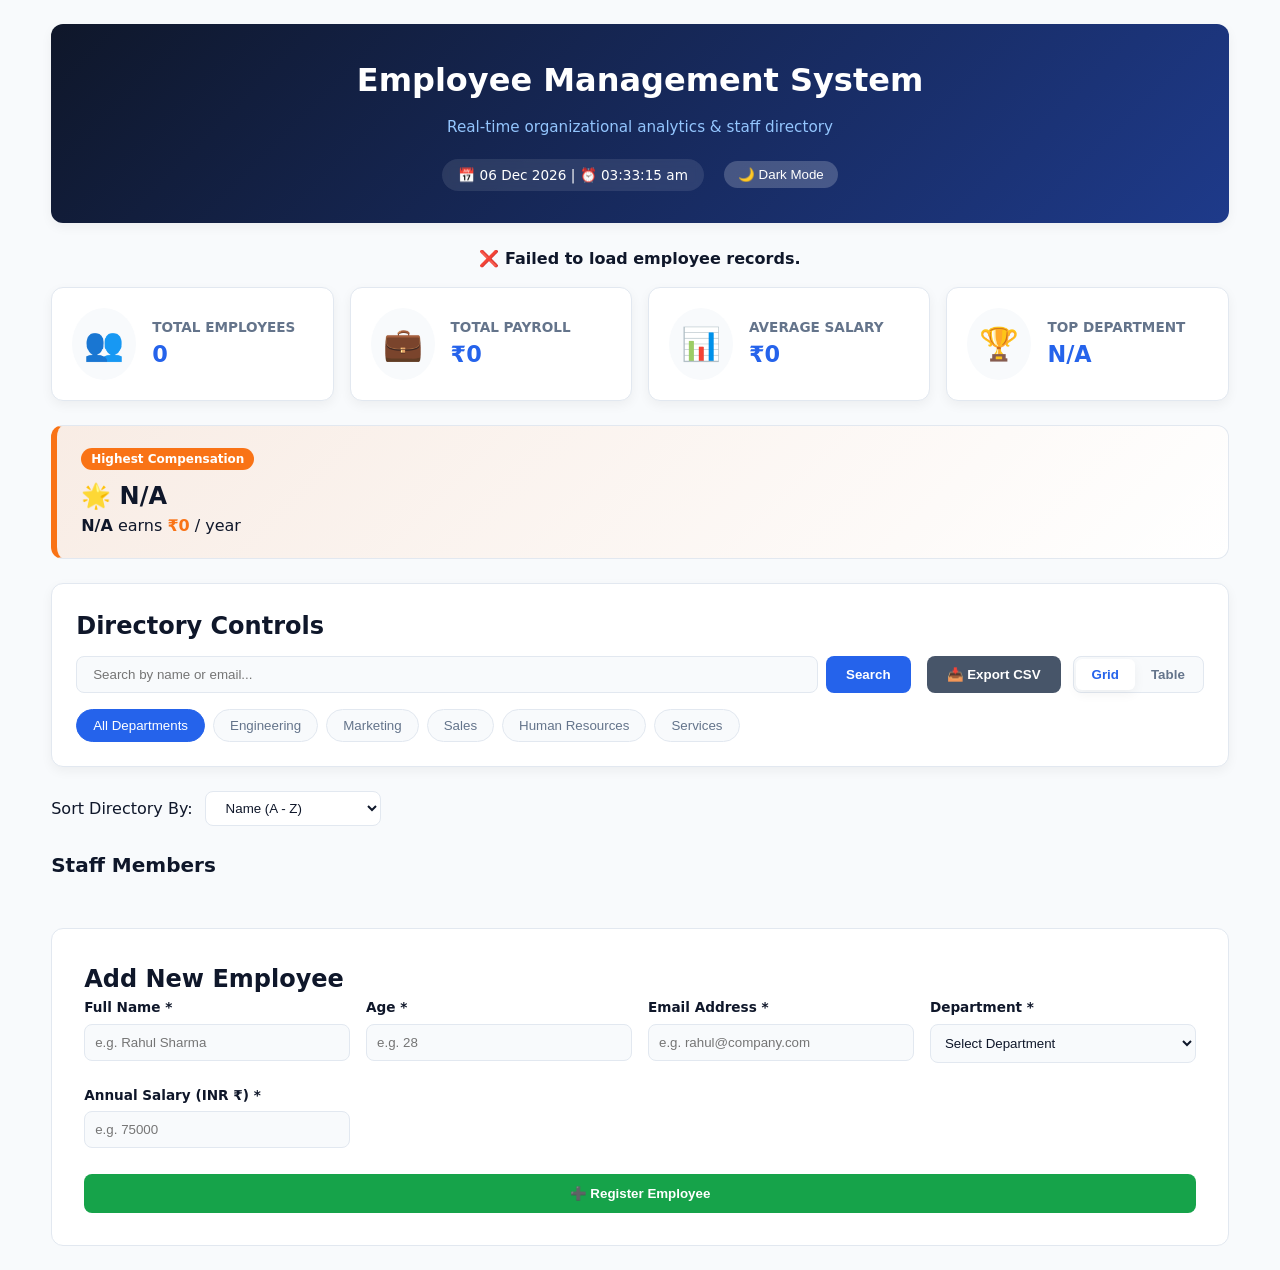
==== Final/index.html @ 37a5d91d "Add files via upload update" ====
<!doctype html>
<html lang="en" data-theme="light">
  <head>
    <meta charset="UTF-8" />
    <meta name="viewport" content="width=device-width, initial-scale=1.0" />
    <title>Enterprise Employee Dashboard</title>
    <link rel="stylesheet" href="style.css" />
  </head>
  <body>
    <div class="container">
      <header>
        <div class="header-content">
          <h1>Employee Management System</h1>
          <p class="subtitle">
            Real-time organizational analytics & staff directory
          </p>
          <div class="header-meta">
            <div class="datetime">
              📅 <span id="currentDate">--</span> | ⏰
              <span id="currentTime">--</span>
            </div>
            <button
              id="themeToggleBtn"
              class="btn-icon"
              aria-label="Toggle Theme"
            >
              🌙 Dark Mode
            </button>
          </div>
        </div>
      </header>
      <div id="statusMessage" class="status-container"></div>

      <section class="statistics">
        <div class="stat-card">
          <div class="stat-icon">👥</div>
          <div>
            <h3>Total Employees</h3>
            <p id="employeeCount">0</p>
          </div>
        </div>
        <div class="stat-card">
          <div class="stat-icon">💼</div>
          <div>
            <h3>Total Payroll</h3>
            <p id="totalSalary">₹0</p>
          </div>
        </div>
        <div class="stat-card">
          <div class="stat-icon">📊</div>
          <div>
            <h3>Average Salary</h3>
            <p id="averageSalary">₹0</p>
          </div>
        </div>
        <div class="stat-card">
          <div class="stat-icon">🏆</div>
          <div>
            <h3>Top Department</h3>
            <p id="topDepartment">N/A</p>
          </div>
        </div>
      </section>

      <section class="highest-salary">
        <div class="badge">Highest Compensation</div>
        <h2>🌟 <span id="highestPaid">N/A</span></h2>
        <p>
          <strong id="highestEmployeeName">N/A</strong> earns
          <span id="highestEmployeeSalary" class="highlight-price">₹0</span> /
          year
        </p>
      </section>

      <section class="search-section">
        <h2>Directory Controls</h2>
        <div class="control-bar">
          <div class="search-box">
            <input
              type="text"
              id="searchInput"
              placeholder="Search by name or email..."
            />
            <button id="searchBtn">Search</button>
          </div>
          <div class="action-buttons">
            <button id="exportCsvBtn" class="btn-secondary">
              📥 Export CSV
            </button>
            <div class="view-toggle">
              <button id="gridViewBtn" class="toggle-btn active">Grid</button>
              <button id="tableViewBtn" class="toggle-btn">Table</button>
            </div>
          </div>
        </div>

        <!-- Department Filters -->
        <div class="filter-section">
          <button class="filter-btn active" data-department="All">
            All Departments
          </button>
          <button class="filter-btn" data-department="Engineering">
            Engineering
          </button>
          <button class="filter-btn" data-department="Marketing">
            Marketing
          </button>
          <button class="filter-btn" data-department="Sales">Sales</button>
          <button class="filter-btn" data-department="Human Resources">
            Human Resources
          </button>
          <button class="filter-btn" data-department="Services">
            Services
          </button>
        </div>
      </section>

      <!-- Sorting & Sorting Controls -->
      <section class="sort-section">
        <label for="sortSelect">Sort Directory By:</label>
        <select id="sortSelect">
          <option value="nameAsc">Name (A - Z)</option>
          <option value="nameDesc">Name (Z - A)</option>
          <option value="salaryDesc">Salary (High to Low)</option>
          <option value="salaryAsc">Salary (Low to High)</option>
          <option value="ageAsc">Age (Youngest First)</option>
          <option value="ageDesc">Age (Oldest First)</option>
        </select>
      </section>

      <!-- Employee List Section -->
      <h2 class="section-title">Staff Members</h2>
      <div id="employeeContainer" class="employee-container grid-view">
        <!-- Rendered via JS -->
      </div>

      <!-- Add Employee Form Section -->
      <section class="add-employee">
        <h2>Add New Employee</h2>
        <form id="employeeForm" novalidate>
          <div class="form-grid">
            <div class="form-group">
              <label for="name">Full Name *</label>
              <input type="text" id="name" placeholder="e.g. Rahul Sharma" />
              <span id="nameError" class="error"></span>
            </div>

            <div class="form-group">
              <label for="age">Age *</label>
              <input type="number" id="age" placeholder="e.g. 28" />
              <span id="ageError" class="error"></span>
            </div>

            <div class="form-group">
              <label for="email">Email Address *</label>
              <input
                type="email"
                id="email"
                placeholder="e.g. rahul@company.com"
              />
              <span id="emailError" class="error"></span>
            </div>

            <div class="form-group">
              <label for="department">Department *</label>
              <select id="department">
                <option value="">Select Department</option>
                <option value="Engineering">Engineering</option>
                <option value="Marketing">Marketing</option>
                <option value="Sales">Sales</option>
                <option value="Human Resources">Human Resources</option>
                <option value="Services">Services</option>
              </select>
              <span id="departmentError" class="error"></span>
            </div>

            <div class="form-group">
              <label for="salary">Annual Salary (INR ₹) *</label>
              <input type="number" id="salary" placeholder="e.g. 75000" />
              <span id="salaryError" class="error"></span>
            </div>
          </div>

          <button type="submit" class="add-btn">➕ Register Employee</button>
        </form>
      </section>
    </div>

    <div id="editModal" class="modal">
      <div class="modal-content">
        <span id="closeModal" class="close-btn">&times;</span>
        <h2>Edit Employee Details</h2>
        <form id="editEmployeeForm">
          <input type="hidden" id="editEmpId" />
          <div class="form-group">
            <label for="editName">Full Name</label>
            <input type="text" id="editName" required />
          </div>
          <div class="form-group">
            <label for="editDepartment">Department</label>
            <select id="editDepartment" required>
              <option value="Engineering">Engineering</option>
              <option value="Marketing">Marketing</option>
              <option value="Sales">Sales</option>
              <option value="Human Resources">Human Resources</option>
              <option value="Services">Services</option>
            </select>
          </div>
          <div class="form-group">
            <label for="editSalary">Salary (₹)</label>
            <input type="number" id="editSalary" required />
          </div>
          <button type="submit" class="add-btn">💾 Save Changes</button>
        </form>
      </div>
    </div>

    <script src="script.js"></script>
  </body>
</html>
---- Final/style.css ----
:root {
    --bg-main: #f8fafc;
    --surface: #ffffff;
    --surface-hover: #f1f5f9;
    --text-main: #0f172a;
    --text-muted: #64748b;
    --border: #e2e8f0;
    --primary: #2563eb;
    --primary-hover: #1d4ed8;
    --success: #16a34a;
    --danger: #dc2626;
    --header-bg: linear-gradient(135deg, #0f172a 0%, #1e3a8a 100%);
    --shadow: 0 4px 12px rgba(0, 0, 0, 0.05);
    --radius: 12px;
    --transition: all 0.25s cubic-bezier(0.4, 0, 0.2, 1);
}

[data-theme="dark"] {
    --bg-main: #0f172a;
    --surface: #1e293b;
    --surface-hover: #334155;
    --text-main: #f8fafc;
    --text-muted: #94a3b8;
    --border: #334155;
    --primary: #3b82f6;
    --primary-hover: #60a5fa;
    --header-bg: linear-gradient(135deg, #020617 0%, #0f172a 100%);
    --shadow: 0 4px 12px rgba(0, 0, 0, 0.3);
}

* {
    margin: 0;
    padding: 0;
    box-sizing: border-box;
}

body {
    font-family: system-ui, -apple-system, BlinkMacSystemFont, 'Segoe UI', Roboto, sans-serif;
    background-color: var(--bg-main);
    color: var(--text-main);
    transition: background-color 0.3s ease, color 0.3s ease;
    line-height: 1.5;
}

.container {
    width: 92%;
    max-width: 1280px;
    margin: 0 auto;
    padding: 24px 0;
}
 
header {
    background: var(--header-bg);
    color: #ffffff;
    padding: 32px;
    border-radius: var(--radius);
    box-shadow: var(--shadow);
    margin-bottom: 24px;
}

.header-content {
    display: flex;
    flex-direction: column;
    align-items: center;
    gap: 12px;
}

.subtitle {
    color: #93c5fd;
    font-size: 0.95rem;
}

.header-meta {
    display: flex;
    align-items: center;
    gap: 20px;
    margin-top: 8px;
}

.datetime {
    background: rgba(255, 255, 255, 0.1);
    padding: 6px 16px;
    border-radius: 20px;
    font-size: 0.85rem;
    backdrop-filter: blur(4px);
}

.btn-icon {
    background: rgba(255, 255, 255, 0.2);
    border: none;
    color: white;
    padding: 6px 14px;
    border-radius: 20px;
    cursor: pointer;
    transition: var(--transition);
}

.btn-icon:hover {
    background: rgba(255, 255, 255, 0.3);
}

/* Statistics Grid */
.statistics {
    display: grid;
    grid-template-columns: repeat(auto-fit, minmax(220px, 1fr));
    gap: 16px;
    margin-bottom: 24px;
}

.stat-card {
    background: var(--surface);
    padding: 20px;
    border-radius: var(--radius);
    border: 1px solid var(--border);
    display: flex;
    align-items: center;
    gap: 16px;
    box-shadow: var(--shadow);
    transition: var(--transition);
}

.stat-card:hover {
    transform: translateY(-3px);
}

.stat-icon {
    font-size: 2rem;
    background: var(--bg-main);
    padding: 12px;
    border-radius: 50%;
}

.stat-card h3 {
    font-size: 0.85rem;
    color: var(--text-muted);
    text-transform: uppercase;
}

.stat-card p {
    font-size: 1.4rem;
    font-weight: 700;
    color: var(--primary);
}

/* Highest Salary Section */
.highest-salary {
    background: linear-gradient(135deg, rgba(249, 115, 22, 0.1) 0%, var(--surface) 100%);
    border-left: 6px solid #f97316;
    padding: 20px 24px;
    border-radius: var(--radius);
    margin-bottom: 24px;
    border-top: 1px solid var(--border);
    border-right: 1px solid var(--border);
    border-bottom: 1px solid var(--border);
}

.badge {
    display: inline-block;
    background: #f97316;
    color: white;
    padding: 2px 10px;
    border-radius: 12px;
    font-size: 0.75rem;
    font-weight: 600;
    margin-bottom: 8px;
}

.highlight-price {
    color: #f97316;
    font-weight: 700;
}
 
.search-section {
    background: var(--surface);
    padding: 24px;
    border-radius: var(--radius);
    border: 1px solid var(--border);
    margin-bottom: 24px;
    box-shadow: var(--shadow);
}

.control-bar {
    display: flex;
    gap: 16px;
    margin-top: 12px;
    flex-wrap: wrap;
}

.search-box {
    display: flex;
    flex: 1;
    gap: 8px;
    min-width: 280px;
}

.search-box input {
    flex: 1;
    padding: 10px 16px;
    border: 1px solid var(--border);
    border-radius: 8px;
    background: var(--bg-main);
    color: var(--text-main);
    outline: none;
}

.search-box button, .btn-secondary {
    padding: 10px 20px;
    background: var(--primary);
    color: white;
    border: none;
    border-radius: 8px;
    font-weight: 600;
    cursor: pointer;
    transition: var(--transition);
}

.btn-secondary {
    background: #475569;
}

.btn-secondary:hover {
    background: #334155;
}

.action-buttons {
    display: flex;
    gap: 12px;
}

.view-toggle {
    display: flex;
    background: var(--bg-main);
    border-radius: 8px;
    padding: 2px;
    border: 1px solid var(--border);
}

.toggle-btn {
    border: none;
    background: transparent;
    padding: 8px 16px;
    border-radius: 6px;
    color: var(--text-muted);
    cursor: pointer;
    font-weight: 600;
}

.toggle-btn.active {
    background: var(--surface);
    color: var(--primary);
    box-shadow: var(--shadow);
}

.filter-section {
    display: flex;
    gap: 8px;
    margin-top: 16px;
    flex-wrap: wrap;
}

.filter-btn {
    padding: 8px 16px;
    border: 1px solid var(--border);
    background: var(--bg-main);
    color: var(--text-muted);
    border-radius: 20px;
    cursor: pointer;
    transition: var(--transition);
}

.filter-btn.active, .filter-btn:hover {
    background: var(--primary);
    color: white;
    border-color: var(--primary);
}

.sort-section {
    margin-bottom: 24px;
    display: flex;
    align-items: center;
    gap: 12px;
}

.sort-section select {
    padding: 8px 16px;
    border-radius: 8px;
    border: 1px solid var(--border);
    background: var(--surface);
    color: var(--text-main);
}
 
.section-title {
    margin-bottom: 16px;
    font-size: 1.25rem;
}

.employee-container.grid-view {
    display: grid;
    grid-template-columns: repeat(auto-fill, minmax(280px, 1fr));
    gap: 20px;
}

.employee-card {
    background: var(--surface);
    border: 1px solid var(--border);
    border-radius: var(--radius);
    padding: 20px;
    box-shadow: var(--shadow);
    transition: var(--transition);
    display: flex;
    flex-direction: column;
    position: relative;
}

.employee-card:hover {
    transform: translateY(-4px);
    border-color: var(--primary);
}

.employee-card img {
    width: 80px;
    height: 80px;
    border-radius: 50%;
    margin: 0 auto 12px;
    object-fit: cover;
    border: 3px solid var(--border);
}

.employee-card h3 {
    text-align: center;
    margin-bottom: 12px;
}

.employee-card p {
    font-size: 0.9rem;
    color: var(--text-muted);
    margin-bottom: 6px;
    display: flex;
    justify-content: space-between;
}

.card-actions {
    display: flex;
    gap: 8px;
    margin-top: auto;
    padding-top: 12px;
}

.edit-btn, .delete-btn {
    flex: 1;
    padding: 8px;
    border: none;
    border-radius: 6px;
    cursor: pointer;
    font-weight: 600;
    transition: var(--transition);
}

.edit-btn { background: #eab308; color: white; }
.delete-btn { background: var(--danger); color: white; }

.edit-btn:hover { background: #ca8a04; }
.delete-btn:hover { background: #b91c1c; }

/* Table View Layout */
.employee-container.table-view {
    display: block;
    overflow-x: auto;
    background: var(--surface);
    border-radius: var(--radius);
    border: 1px solid var(--border);
}

.employee-table {
    width: 100%;
    border-collapse: collapse;
    text-align: left;
}

.employee-table th, .employee-table td {
    padding: 12px 16px;
    border-bottom: 1px solid var(--border);
}

.employee-table th {
    background: var(--bg-main);
    color: var(--text-muted);
}
 
.add-employee {
    background: var(--surface);
    padding: 32px;
    border-radius: var(--radius);
    border: 1px solid var(--border);
    margin-top: 32px;
}

.form-grid {
    display: grid;
    grid-template-columns: repeat(auto-fit, minmax(220px, 1fr));
    gap: 16px;
    margin-bottom: 20px;
}

.form-group {
    display: flex;
    flex-direction: column;
    gap: 6px;
}

.form-group label {
    font-size: 0.85rem;
    font-weight: 600;
}

.form-group input, .form-group select {
    padding: 10px;
    border: 1px solid var(--border);
    border-radius: 8px;
    background: var(--bg-main);
    color: var(--text-main);
}

.error {
    color: var(--danger);
    font-size: 0.75rem;
}

.add-btn {
    width: 100%;
    padding: 12px;
    background: var(--success);
    color: white;
    border: none;
    border-radius: 8px;
    font-weight: 700;
    cursor: pointer;
}

.modal {
    display: none;
    position: fixed;
    top: 0; left: 0; width: 100%; height: 100%;
    background: rgba(0,0,0,0.5);
    align-items: center; justifyContent: center;
}

.modal-content {
    background: var(--surface);
    padding: 24px;
    border-radius: var(--radius);
    width: 90%; max-width: 450px;
    position: relative;
}

.close-btn {
    position: absolute; right: 16px; top: 12px;
    font-size: 1.5rem; cursor: pointer;
}

.status-container {
    margin-bottom: 16px;
    text-align: center;
    font-weight: 600;
}
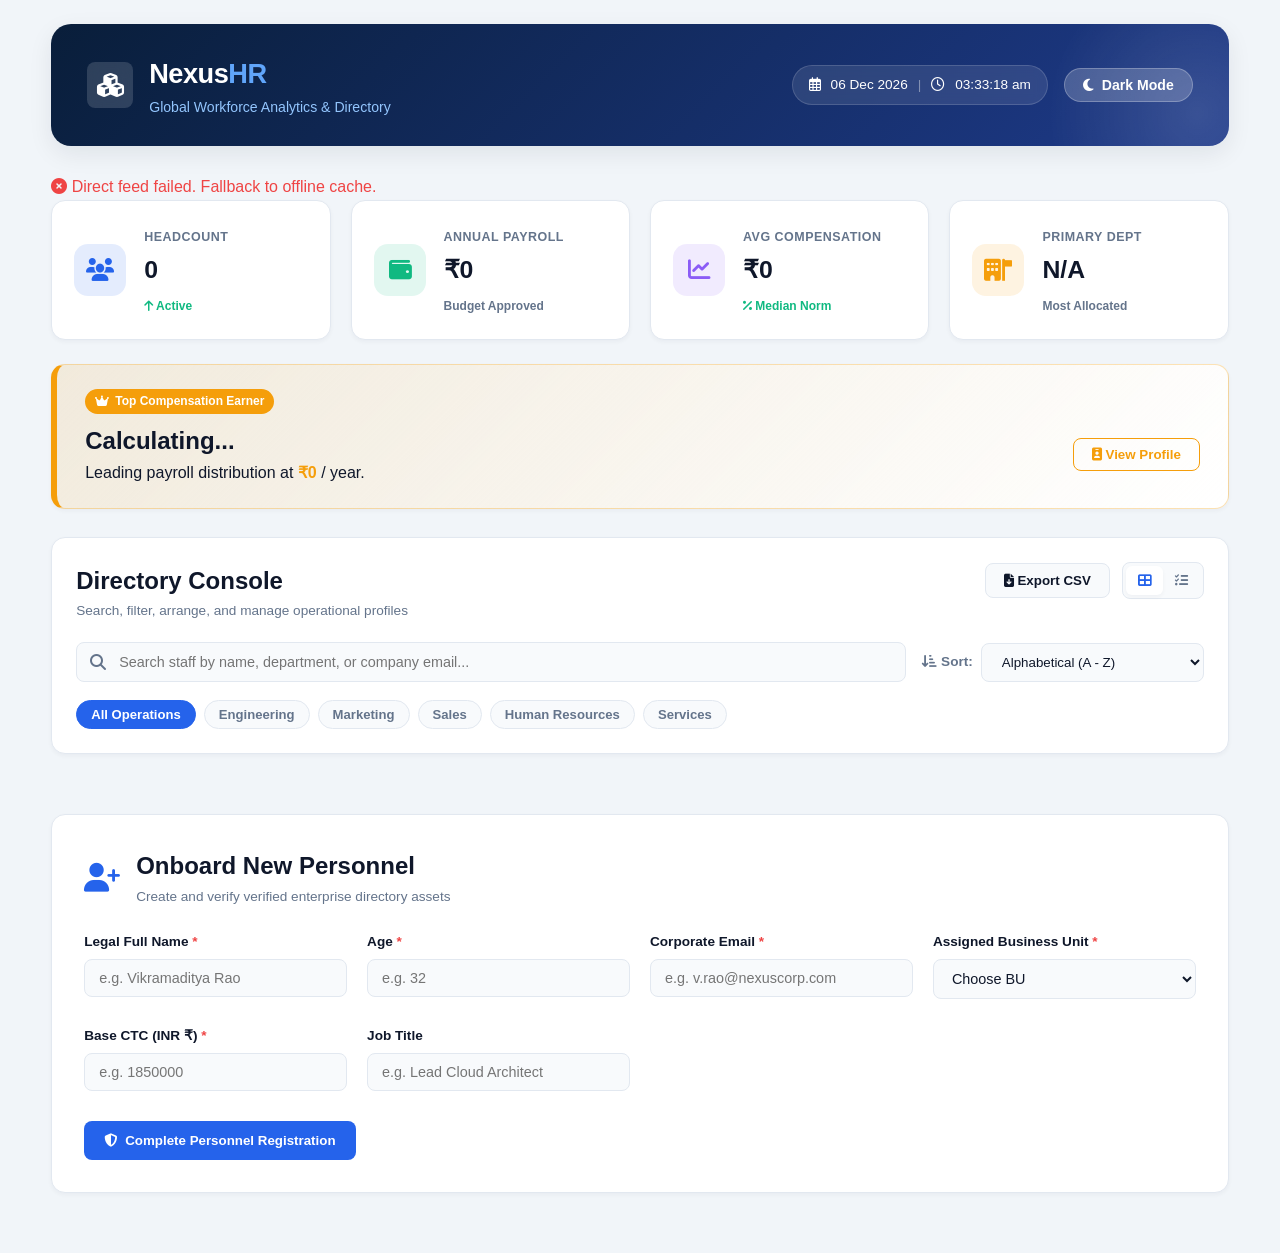
==== commit 16fe997e: "Add files via upload update" ====
--- a/Final/index.html
+++ b/Final/index.html
@@ -3,200 +3,394 @@
   <head>
     <meta charset="UTF-8" />
     <meta name="viewport" content="width=device-width, initial-scale=1.0" />
-    <title>Enterprise Employee Dashboard</title>
+    <title>NexusHR | Enterprise Workforce Intelligence</title>
     <link rel="stylesheet" href="style.css" />
+    <link
+      rel="stylesheet"
+      href="https://cdnjs.cloudflare.com/ajax/libs/font-awesome/6.5.1/css/all.min.css"
+    />
   </head>
   <body>
-    <div class="container">
-      <header>
-        <div class="header-content">
-          <h1>Employee Management System</h1>
-          <p class="subtitle">
-            Real-time organizational analytics & staff directory
-          </p>
-          <div class="header-meta">
-            <div class="datetime">
-              📅 <span id="currentDate">--</span> | ⏰
+    <div id="toastContainer" class="toast-container"></div>
+    <div class="app-layout">
+      <header class="app-header">
+        <div class="header-inner">
+          <div class="brand-block">
+            <div class="brand-icon"><i class="fa-solid fa-cubes"></i></div>
+            <div>
+              <h1>Nexus<span>HR</span></h1>
+              <p class="subtitle">Global Workforce Analytics & Directory</p>
+            </div>
+          </div>
+
+          <div class="header-actions">
+            <div class="meta-badge">
+              <i class="fa-regular fa-calendar-days"></i>
+              <span id="currentDate">--</span>
+              <span class="divider">|</span>
+              <i class="fa-regular fa-clock"></i>
               <span id="currentTime">--</span>
             </div>
+
             <button
               id="themeToggleBtn"
-              class="btn-icon"
+              class="btn-pill"
               aria-label="Toggle Theme"
             >
-              🌙 Dark Mode
+              <i class="fa-solid fa-moon"></i> <span>Dark Mode</span>
             </button>
           </div>
         </div>
       </header>
-      <div id="statusMessage" class="status-container"></div>
-
-      <section class="statistics">
-        <div class="stat-card">
-          <div class="stat-icon">👥</div>
-          <div>
-            <h3>Total Employees</h3>
-            <p id="employeeCount">0</p>
+
+      <main class="main-content">
+        <div id="statusMessage" class="status-container"></div>
+        <section class="metrics-grid">
+          <div class="metric-card">
+            <div class="metric-icon blue">
+              <i class="fa-solid fa-users"></i>
+            </div>
+            <div class="metric-data">
+              <span class="metric-label">Headcount</span>
+              <h3 id="employeeCount">0</h3>
+              <span class="metric-trend positive"
+                ><i class="fa-solid fa-arrow-up"></i> Active</span
+              >
+            </div>
+          </div>
+
+          <div class="metric-card">
+            <div class="metric-icon green">
+              <i class="fa-solid fa-wallet"></i>
+            </div>
+            <div class="metric-data">
+              <span class="metric-label">Annual Payroll</span>
+              <h3 id="totalSalary">₹0</h3>
+              <span class="metric-trend neutral">Budget Approved</span>
+            </div>
+          </div>
+
+          <div class="metric-card">
+            <div class="metric-icon purple">
+              <i class="fa-solid fa-chart-line"></i>
+            </div>
+            <div class="metric-data">
+              <span class="metric-label">Avg Compensation</span>
+              <h3 id="averageSalary">₹0</h3>
+              <span class="metric-trend positive"
+                ><i class="fa-solid fa-percent"></i> Median Norm</span
+              >
+            </div>
+          </div>
+
+          <div class="metric-card">
+            <div class="metric-icon orange">
+              <i class="fa-solid fa-building-flag"></i>
+            </div>
+            <div class="metric-data">
+              <span class="metric-label">Primary Dept</span>
+              <h3 id="topDepartment">N/A</h3>
+              <span class="metric-trend neutral">Most Allocated</span>
+            </div>
+          </div>
+        </section>
+
+        <section class="spotlight-card">
+          <div class="spotlight-badge">
+            <i class="fa-solid fa-crown"></i> Top Compensation Earner
+          </div>
+          <div class="spotlight-content">
+            <div class="spotlight-details">
+              <h2><span id="highestPaid">Calculating...</span></h2>
+              <p>
+                Leading payroll distribution at
+                <span id="highestEmployeeSalary" class="highlight-price"
+                  >₹0</span
+                >
+                / year.
+              </p>
+            </div>
+            <button id="viewTopExecutiveBtn" class="btn-outline-light">
+              <i class="fa-solid fa-id-badge"></i> View Profile
+            </button>
+          </div>
+        </section>
+
+        <section class="command-card">
+          <div class="command-header">
+            <div>
+              <h2>Directory Console</h2>
+              <p class="section-desc">
+                Search, filter, arrange, and manage operational profiles
+              </p>
+            </div>
+
+            <div class="command-tools">
+              <button id="exportCsvBtn" class="btn-secondary">
+                <i class="fa-solid fa-file-arrow-down"></i> Export CSV
+              </button>
+
+              <div class="view-switch">
+                <button
+                  id="gridViewBtn"
+                  class="view-btn active"
+                  title="Grid View"
+                >
+                  <i class="fa-solid fa-table-cells-large"></i>
+                </button>
+                <button id="tableViewBtn" class="view-btn" title="Table View">
+                  <i class="fa-solid fa-list-check"></i>
+                </button>
+              </div>
+            </div>
+          </div>
+
+          <div class="control-row">
+            <div class="search-input-wrapper">
+              <i class="fa-solid fa-magnifying-glass search-icon"></i>
+              <input
+                type="text"
+                id="searchInput"
+                placeholder="Search staff by name, department, or company email..."
+              />
+              <button id="clearSearch" class="clear-search hidden">
+                &times;
+              </button>
+            </div>
+
+            <div class="sort-wrapper">
+              <label for="sortSelect"
+                ><i class="fa-solid fa-arrow-down-short-wide"></i> Sort:</label
+              >
+              <select id="sortSelect">
+                <option value="nameAsc">Alphabetical (A - Z)</option>
+                <option value="nameDesc">Alphabetical (Z - A)</option>
+                <option value="salaryDesc">Compensation: Highest First</option>
+                <option value="salaryAsc">Compensation: Lowest First</option>
+                <option value="ageAsc">Experience: Youngest First</option>
+                <option value="ageDesc">Experience: Oldest First</option>
+              </select>
+            </div>
+          </div>
+
+          <div class="chips-container" id="deptFilterChips">
+            <button class="chip active" data-department="All">
+              All Operations
+            </button>
+            <button class="chip" data-department="Engineering">
+              Engineering
+            </button>
+            <button class="chip" data-department="Marketing">Marketing</button>
+            <button class="chip" data-department="Sales">Sales</button>
+            <button class="chip" data-department="Human Resources">
+              Human Resources
+            </button>
+            <button class="chip" data-department="Services">Services</button>
+          </div>
+        </section>
+
+        <div id="employeeContainer" class="employee-container grid-view"></div>
+
+        <section class="form-section-card">
+          <div class="form-header">
+            <i class="fa-solid fa-user-plus"></i>
+            <div>
+              <h2>Onboard New Personnel</h2>
+              <p class="section-desc">
+                Create and verify verified enterprise directory assets
+              </p>
+            </div>
+          </div>
+
+          <form id="employeeForm" novalidate>
+            <div class="form-grid">
+              <div class="form-field">
+                <label for="name"
+                  >Legal Full Name <span class="required">*</span></label
+                >
+                <input
+                  type="text"
+                  id="name"
+                  placeholder="e.g. Vikramaditya Rao"
+                />
+                <span id="nameError" class="field-error"></span>
+              </div>
+
+              <div class="form-field">
+                <label for="age">Age <span class="required">*</span></label>
+                <input
+                  type="number"
+                  id="age"
+                  min="18"
+                  max="75"
+                  placeholder="e.g. 32"
+                />
+                <span id="ageError" class="field-error"></span>
+              </div>
+
+              <div class="form-field">
+                <label for="email"
+                  >Corporate Email <span class="required">*</span></label
+                >
+                <input
+                  type="email"
+                  id="email"
+                  placeholder="e.g. v.rao@nexuscorp.com"
+                />
+                <span id="emailError" class="field-error"></span>
+              </div>
+
+              <div class="form-field">
+                <label for="department"
+                  >Assigned Business Unit <span class="required">*</span></label
+                >
+                <select id="department">
+                  <option value="">Choose BU</option>
+                  <option value="Engineering">Engineering</option>
+                  <option value="Marketing">Marketing</option>
+                  <option value="Sales">Sales</option>
+                  <option value="Human Resources">Human Resources</option>
+                  <option value="Services">Services</option>
+                </select>
+                <span id="departmentError" class="field-error"></span>
+              </div>
+
+              <div class="form-field">
+                <label for="salary"
+                  >Base CTC (INR ₹) <span class="required">*</span></label
+                >
+                <input type="number" id="salary" placeholder="e.g. 1850000" />
+                <span id="salaryError" class="field-error"></span>
+              </div>
+
+              <div class="form-field">
+                <label for="roleTitle">Job Title</label>
+                <input
+                  type="text"
+                  id="roleTitle"
+                  placeholder="e.g. Lead Cloud Architect"
+                />
+              </div>
+            </div>
+
+            <button type="submit" class="btn-primary-action">
+              <i class="fa-solid fa-shield-halved"></i> Complete Personnel
+              Registration
+            </button>
+          </form>
+        </section>
+      </main>
+    </div>
+
+    <div id="profileModal" class="modal-overlay" aria-hidden="true">
+      <div class="profile-dossier-card">
+        <button
+          id="closeProfileModal"
+          class="close-icon-btn"
+          aria-label="Close Profile"
+        >
+          &times;
+        </button>
+
+        <div class="dossier-header-cover">
+          <div class="cover-gradient"></div>
+          <div class="profile-avatar-wrapper">
+            <img id="dossierAvatar" src="" alt="Profile Image" />
+            <span class="active-dot" title="Online / Active Contract"></span>
           </div>
         </div>
-        <div class="stat-card">
-          <div class="stat-icon">💼</div>
-          <div>
-            <h3>Total Payroll</h3>
-            <p id="totalSalary">₹0</p>
+
+        <div class="dossier-body">
+          <div class="dossier-heading">
+            <h2 id="dossierName">Full Name</h2>
+            <p id="dossierRole" class="dossier-role-title">Title / Role</p>
+            <span id="dossierDeptBadge" class="dept-badge">Department</span>
+          </div>
+
+          <div class="dossier-stats-bar">
+            <div class="dossier-stat">
+              <span class="stat-title">Base Salary</span>
+              <strong id="dossierSalary">₹0</strong>
+            </div>
+            <div class="dossier-stat">
+              <span class="stat-title">Age / Exp</span>
+              <strong id="dossierAge">--</strong>
+            </div>
+            <div class="dossier-stat">
+              <span class="stat-title">Performance</span>
+              <span class="star-rating">
+                <i class="fa-solid fa-star"></i>
+                <i class="fa-solid fa-star"></i>
+                <i class="fa-solid fa-star"></i>
+                <i class="fa-solid fa-star"></i>
+                <i class="fa-solid fa-star-half-stroke"></i>
+              </span>
+            </div>
+          </div>
+
+          <div class="dossier-details-grid">
+            <div class="detail-tile">
+              <i class="fa-regular fa-envelope"></i>
+              <div>
+                <small>Email Address</small>
+                <p id="dossierEmail">user@company.com</p>
+              </div>
+            </div>
+            <div class="detail-tile">
+              <i class="fa-solid fa-phone"></i>
+              <div>
+                <small>Direct Line</small>
+                <p id="dossierPhone">+91 (0) 000 0000</p>
+              </div>
+            </div>
+            <div class="detail-tile">
+              <i class="fa-solid fa-location-dot"></i>
+              <div>
+                <small>Office Location</small>
+                <p id="dossierLocation">Bangalore, IN</p>
+              </div>
+            </div>
+            <div class="detail-tile">
+              <i class="fa-solid fa-fingerprint"></i>
+              <div>
+                <small>Employee Identifier</small>
+                <p id="dossierId">NX-0000</p>
+              </div>
+            </div>
+          </div>
+
+          <div class="dossier-skills-section">
+            <h4>Core Proficiencies & Competencies</h4>
+            <div id="dossierSkills" class="tags-cluster">
+              <span class="skill-tag">Systems Engineering</span>
+              <span class="skill-tag">Security & Compliance</span>
+              <span class="skill-tag">Agile Leadership</span>
+            </div>
+          </div>
+
+          <div class="dossier-footer-actions">
+            <button id="dossierEditTrigger" class="btn-outline-action">
+              <i class="fa-solid fa-pen-to-square"></i> Modify Details
+            </button>
+            <button id="dossierCloseBtn" class="btn-secondary">Dismiss</button>
           </div>
         </div>
-        <div class="stat-card">
-          <div class="stat-icon">📊</div>
-          <div>
-            <h3>Average Salary</h3>
-            <p id="averageSalary">₹0</p>
-          </div>
+      </div>
+    </div>
+
+    <div id="editModal" class="modal-overlay" aria-hidden="true">
+      <div class="modal-dialog">
+        <div class="modal-header">
+          <h3><i class="fa-solid fa-pen-clip"></i> Edit Personnel Profile</h3>
+          <span id="closeModal" class="close-icon-btn">&times;</span>
         </div>
-        <div class="stat-card">
-          <div class="stat-icon">🏆</div>
-          <div>
-            <h3>Top Department</h3>
-            <p id="topDepartment">N/A</p>
-          </div>
-        </div>
-      </section>
-
-      <section class="highest-salary">
-        <div class="badge">Highest Compensation</div>
-        <h2>🌟 <span id="highestPaid">N/A</span></h2>
-        <p>
-          <strong id="highestEmployeeName">N/A</strong> earns
-          <span id="highestEmployeeSalary" class="highlight-price">₹0</span> /
-          year
-        </p>
-      </section>
-
-      <section class="search-section">
-        <h2>Directory Controls</h2>
-        <div class="control-bar">
-          <div class="search-box">
-            <input
-              type="text"
-              id="searchInput"
-              placeholder="Search by name or email..."
-            />
-            <button id="searchBtn">Search</button>
-          </div>
-          <div class="action-buttons">
-            <button id="exportCsvBtn" class="btn-secondary">
-              📥 Export CSV
-            </button>
-            <div class="view-toggle">
-              <button id="gridViewBtn" class="toggle-btn active">Grid</button>
-              <button id="tableViewBtn" class="toggle-btn">Table</button>
-            </div>
-          </div>
-        </div>
-
-        <!-- Department Filters -->
-        <div class="filter-section">
-          <button class="filter-btn active" data-department="All">
-            All Departments
-          </button>
-          <button class="filter-btn" data-department="Engineering">
-            Engineering
-          </button>
-          <button class="filter-btn" data-department="Marketing">
-            Marketing
-          </button>
-          <button class="filter-btn" data-department="Sales">Sales</button>
-          <button class="filter-btn" data-department="Human Resources">
-            Human Resources
-          </button>
-          <button class="filter-btn" data-department="Services">
-            Services
-          </button>
-        </div>
-      </section>
-
-      <!-- Sorting & Sorting Controls -->
-      <section class="sort-section">
-        <label for="sortSelect">Sort Directory By:</label>
-        <select id="sortSelect">
-          <option value="nameAsc">Name (A - Z)</option>
-          <option value="nameDesc">Name (Z - A)</option>
-          <option value="salaryDesc">Salary (High to Low)</option>
-          <option value="salaryAsc">Salary (Low to High)</option>
-          <option value="ageAsc">Age (Youngest First)</option>
-          <option value="ageDesc">Age (Oldest First)</option>
-        </select>
-      </section>
-
-      <!-- Employee List Section -->
-      <h2 class="section-title">Staff Members</h2>
-      <div id="employeeContainer" class="employee-container grid-view">
-        <!-- Rendered via JS -->
-      </div>
-
-      <!-- Add Employee Form Section -->
-      <section class="add-employee">
-        <h2>Add New Employee</h2>
-        <form id="employeeForm" novalidate>
-          <div class="form-grid">
-            <div class="form-group">
-              <label for="name">Full Name *</label>
-              <input type="text" id="name" placeholder="e.g. Rahul Sharma" />
-              <span id="nameError" class="error"></span>
-            </div>
-
-            <div class="form-group">
-              <label for="age">Age *</label>
-              <input type="number" id="age" placeholder="e.g. 28" />
-              <span id="ageError" class="error"></span>
-            </div>
-
-            <div class="form-group">
-              <label for="email">Email Address *</label>
-              <input
-                type="email"
-                id="email"
-                placeholder="e.g. rahul@company.com"
-              />
-              <span id="emailError" class="error"></span>
-            </div>
-
-            <div class="form-group">
-              <label for="department">Department *</label>
-              <select id="department">
-                <option value="">Select Department</option>
-                <option value="Engineering">Engineering</option>
-                <option value="Marketing">Marketing</option>
-                <option value="Sales">Sales</option>
-                <option value="Human Resources">Human Resources</option>
-                <option value="Services">Services</option>
-              </select>
-              <span id="departmentError" class="error"></span>
-            </div>
-
-            <div class="form-group">
-              <label for="salary">Annual Salary (INR ₹) *</label>
-              <input type="number" id="salary" placeholder="e.g. 75000" />
-              <span id="salaryError" class="error"></span>
-            </div>
-          </div>
-
-          <button type="submit" class="add-btn">➕ Register Employee</button>
-        </form>
-      </section>
-    </div>
-
-    <div id="editModal" class="modal">
-      <div class="modal-content">
-        <span id="closeModal" class="close-btn">&times;</span>
-        <h2>Edit Employee Details</h2>
         <form id="editEmployeeForm">
           <input type="hidden" id="editEmpId" />
-          <div class="form-group">
-            <label for="editName">Full Name</label>
+          <div class="form-field">
+            <label for="editName">Full Legal Name</label>
             <input type="text" id="editName" required />
           </div>
-          <div class="form-group">
+          <div class="form-field">
             <label for="editDepartment">Department</label>
             <select id="editDepartment" required>
               <option value="Engineering">Engineering</option>
@@ -206,11 +400,18 @@
               <option value="Services">Services</option>
             </select>
           </div>
-          <div class="form-group">
-            <label for="editSalary">Salary (₹)</label>
+          <div class="form-field">
+            <label for="editSalary">Base Salary (₹)</label>
             <input type="number" id="editSalary" required />
           </div>
-          <button type="submit" class="add-btn">💾 Save Changes</button>
+          <div class="modal-actions">
+            <button type="button" id="cancelEditBtn" class="btn-secondary">
+              Cancel
+            </button>
+            <button type="submit" class="btn-primary-action">
+              <i class="fa-solid fa-floppy-disk"></i> Commit Updates
+            </button>
+          </div>
         </form>
       </div>
     </div>
--- a/Final/style.css
+++ b/Final/style.css
@@ -1,466 +1,1065 @@
-
 :root {
-    --bg-main: #f8fafc;
-    --surface: #ffffff;
-    --surface-hover: #f1f5f9;
-    --text-main: #0f172a;
-    --text-muted: #64748b;
-    --border: #e2e8f0;
-    --primary: #2563eb;
-    --primary-hover: #1d4ed8;
-    --success: #16a34a;
-    --danger: #dc2626;
-    --header-bg: linear-gradient(135deg, #0f172a 0%, #1e3a8a 100%);
-    --shadow: 0 4px 12px rgba(0, 0, 0, 0.05);
-    --radius: 12px;
-    --transition: all 0.25s cubic-bezier(0.4, 0, 0.2, 1);
+  --bg-app: #f1f5f9;
+  --surface: #ffffff;
+  --surface-raised: #f8fafc;
+  --surface-glass: rgba(255, 255, 255, 0.85);
+  --border: #e2e8f0;
+  --border-subtle: #cbd5e1;
+
+  --text-main: #0f172a;
+  --text-muted: #64748b;
+  --text-inverse: #ffffff;
+
+  --primary: #2563eb;
+  --primary-hover: #1d4ed8;
+  --primary-rgb: 37, 99, 235;
+
+  --accent-green: #10b981;
+  --accent-purple: #8b5cf6;
+  --accent-orange: #f59e0b;
+  --accent-red: #ef4444;
+
+  --shadow-sm: 0 2px 4px rgba(15, 23, 42, 0.04);
+  --shadow-md: 0 8px 24px rgba(15, 23, 42, 0.08);
+  --shadow-lg: 0 16px 36px rgba(15, 23, 42, 0.12);
+
+  --radius-sm: 8px;
+  --radius-md: 14px;
+  --radius-lg: 20px;
+  --transition: all 0.24s cubic-bezier(0.16, 1, 0.3, 1);
 }
 
 [data-theme="dark"] {
-    --bg-main: #0f172a;
-    --surface: #1e293b;
-    --surface-hover: #334155;
-    --text-main: #f8fafc;
-    --text-muted: #94a3b8;
-    --border: #334155;
-    --primary: #3b82f6;
-    --primary-hover: #60a5fa;
-    --header-bg: linear-gradient(135deg, #020617 0%, #0f172a 100%);
-    --shadow: 0 4px 12px rgba(0, 0, 0, 0.3);
+  --bg-app: #0b0f19;
+  --surface: #131b2e;
+  --surface-raised: #1a243b;
+  --surface-glass: rgba(19, 27, 46, 0.85);
+  --border: #23304b;
+  --border-subtle: #2f4064;
+
+  --text-main: #f8fafc;
+  --text-muted: #94a3b8;
+  --text-inverse: #ffffff;
+
+  --primary: #3b82f6;
+  --primary-hover: #60a5fa;
+  --primary-rgb: 59, 130, 246;
+
+  --shadow-sm: 0 2px 4px rgba(0, 0, 0, 0.2);
+  --shadow-md: 0 8px 24px rgba(0, 0, 0, 0.35);
+  --shadow-lg: 0 16px 36px rgba(0, 0, 0, 0.5);
 }
 
 * {
-    margin: 0;
-    padding: 0;
-    box-sizing: border-box;
+  margin: 0;
+  padding: 0;
+  box-sizing: border-box;
 }
 
 body {
-    font-family: system-ui, -apple-system, BlinkMacSystemFont, 'Segoe UI', Roboto, sans-serif;
-    background-color: var(--bg-main);
-    color: var(--text-main);
-    transition: background-color 0.3s ease, color 0.3s ease;
-    line-height: 1.5;
-}
-
-.container {
-    width: 92%;
-    max-width: 1280px;
-    margin: 0 auto;
-    padding: 24px 0;
-}
- 
-header {
-    background: var(--header-bg);
-    color: #ffffff;
-    padding: 32px;
-    border-radius: var(--radius);
-    box-shadow: var(--shadow);
-    margin-bottom: 24px;
-}
-
-.header-content {
-    display: flex;
+  font-family:
+    -apple-system, BlinkMacSystemFont, "Segoe UI", Roboto, Oxygen, Ubuntu,
+    Cantarell, sans-serif;
+  background-color: var(--bg-app);
+  color: var(--text-main);
+  line-height: 1.6;
+  transition:
+    background-color 0.3s ease,
+    color 0.3s ease;
+  overflow-x: hidden;
+}
+
+.app-layout {
+  width: 92%;
+  max-width: 1340px;
+  margin: 0 auto;
+  padding: 24px 0 60px;
+}
+
+.app-header {
+  background: linear-gradient(135deg, #091e3a 0%, #1e3a8a 100%);
+  border-radius: var(--radius-lg);
+  padding: 28px 36px;
+  color: #ffffff;
+  margin-bottom: 28px;
+  box-shadow: var(--shadow-md);
+  position: relative;
+  overflow: hidden;
+}
+
+.app-header::after {
+  content: "";
+  position: absolute;
+  top: -50%;
+  right: -10%;
+  width: 300px;
+  height: 300px;
+  background: radial-gradient(
+    circle,
+    rgba(255, 255, 255, 0.12) 0%,
+    transparent 70%
+  );
+  transform: rotate(45deg);
+  pointer-events: none;
+}
+
+.header-inner {
+  display: flex;
+  justify-content: space-between;
+  align-items: center;
+  flex-wrap: wrap;
+  gap: 20px;
+}
+
+.brand-block {
+  display: flex;
+  align-items: center;
+  gap: 16px;
+}
+
+.brand-icon {
+  width: 46px;
+  height: 46px;
+  background: rgba(255, 255, 255, 0.15);
+  display: flex;
+  align-items: center;
+  justify-content: center;
+  border-radius: var(--radius-sm);
+  font-size: 1.5rem;
+  backdrop-filter: blur(8px);
+}
+
+.brand-block h1 {
+  font-size: 1.7rem;
+  font-weight: 800;
+  letter-spacing: -0.5px;
+}
+
+.brand-block h1 span {
+  color: #60a5fa;
+}
+
+.subtitle {
+  color: #93c5fd;
+  font-size: 0.88rem;
+}
+
+.header-actions {
+  display: flex;
+  align-items: center;
+  gap: 16px;
+}
+
+.meta-badge {
+  background: rgba(255, 255, 255, 0.1);
+  padding: 8px 16px;
+  border-radius: 999px;
+  font-size: 0.85rem;
+  display: flex;
+  align-items: center;
+  gap: 10px;
+  backdrop-filter: blur(6px);
+  border: 1px solid rgba(255, 255, 255, 0.15);
+}
+
+.meta-badge .divider {
+  opacity: 0.4;
+}
+
+.btn-pill {
+  background: rgba(255, 255, 255, 0.2);
+  border: 1px solid rgba(255, 255, 255, 0.25);
+  color: #ffffff;
+  padding: 8px 18px;
+  border-radius: 999px;
+  cursor: pointer;
+  font-weight: 600;
+  font-size: 0.88rem;
+  display: flex;
+  align-items: center;
+  gap: 8px;
+  transition: var(--transition);
+}
+
+.btn-pill:hover {
+  background: rgba(255, 255, 255, 0.35);
+  transform: translateY(-2px);
+}
+
+.metrics-grid {
+  display: grid;
+  grid-template-columns: repeat(auto-fit, minmax(230px, 1fr));
+  gap: 20px;
+  margin-bottom: 24px;
+}
+
+.metric-card {
+  background: var(--surface);
+  border: 1px solid var(--border);
+  padding: 22px;
+  border-radius: var(--radius-md);
+  box-shadow: var(--shadow-sm);
+  display: flex;
+  align-items: center;
+  gap: 18px;
+  transition: var(--transition);
+}
+
+.metric-card:hover {
+  transform: translateY(-3px);
+  box-shadow: var(--shadow-md);
+}
+
+.metric-icon {
+  width: 52px;
+  height: 52px;
+  border-radius: var(--radius-md);
+  display: flex;
+  align-items: center;
+  justify-content: center;
+  font-size: 1.4rem;
+}
+
+.metric-icon.blue {
+  background: rgba(37, 99, 235, 0.12);
+  color: var(--primary);
+}
+.metric-icon.green {
+  background: rgba(16, 185, 129, 0.12);
+  color: var(--accent-green);
+}
+.metric-icon.purple {
+  background: rgba(139, 92, 246, 0.12);
+  color: var(--accent-purple);
+}
+.metric-icon.orange {
+  background: rgba(245, 158, 11, 0.12);
+  color: var(--accent-orange);
+}
+
+.metric-data .metric-label {
+  font-size: 0.78rem;
+  text-transform: uppercase;
+  color: var(--text-muted);
+  font-weight: 700;
+  letter-spacing: 0.5px;
+}
+
+.metric-data h3 {
+  font-size: 1.55rem;
+  font-weight: 800;
+  margin: 2px 0;
+}
+
+.metric-trend {
+  font-size: 0.75rem;
+  font-weight: 600;
+}
+.metric-trend.positive {
+  color: var(--accent-green);
+}
+.metric-trend.neutral {
+  color: var(--text-muted);
+}
+
+.spotlight-card {
+  background: linear-gradient(
+    135deg,
+    rgba(245, 158, 11, 0.12) 0%,
+    var(--surface) 100%
+  );
+  border: 1px solid rgba(245, 158, 11, 0.3);
+  border-left: 6px solid var(--accent-orange);
+  padding: 22px 28px;
+  border-radius: var(--radius-md);
+  margin-bottom: 28px;
+  box-shadow: var(--shadow-sm);
+  animation: fadeIn 0.5s ease;
+}
+
+.spotlight-badge {
+  display: inline-flex;
+  align-items: center;
+  gap: 6px;
+  background: var(--accent-orange);
+  color: #fff;
+  font-size: 0.75rem;
+  font-weight: 700;
+  padding: 3px 10px;
+  border-radius: 999px;
+  margin-bottom: 8px;
+}
+
+.spotlight-content {
+  display: flex;
+  justify-content: space-between;
+  align-items: center;
+  flex-wrap: wrap;
+  gap: 16px;
+}
+
+.highlight-price {
+  color: var(--accent-orange);
+  font-weight: 800;
+}
+
+.btn-outline-light {
+  background: transparent;
+  border: 1px solid var(--accent-orange);
+  color: var(--accent-orange);
+  padding: 8px 18px;
+  border-radius: var(--radius-sm);
+  cursor: pointer;
+  font-weight: 600;
+  transition: var(--transition);
+}
+
+.btn-outline-light:hover {
+  background: var(--accent-orange);
+  color: #ffffff;
+}
+
+.command-card {
+  background: var(--surface);
+  border: 1px solid var(--border);
+  border-radius: var(--radius-md);
+  padding: 24px;
+  margin-bottom: 24px;
+  box-shadow: var(--shadow-sm);
+}
+
+.command-header {
+  display: flex;
+  justify-content: space-between;
+  align-items: flex-start;
+  flex-wrap: wrap;
+  gap: 16px;
+  margin-bottom: 20px;
+}
+
+.section-desc {
+  font-size: 0.85rem;
+  color: var(--text-muted);
+}
+
+.command-tools {
+  display: flex;
+  align-items: center;
+  gap: 12px;
+}
+
+.control-row {
+  display: flex;
+  gap: 16px;
+  flex-wrap: wrap;
+}
+
+.search-input-wrapper {
+  flex: 1;
+  min-width: 280px;
+  position: relative;
+  display: flex;
+  align-items: center;
+}
+
+.search-icon {
+  position: absolute;
+  left: 14px;
+  color: var(--text-muted);
+}
+
+.search-input-wrapper input {
+  width: 100%;
+  padding: 11px 40px 11px 42px;
+  border: 1px solid var(--border);
+  border-radius: var(--radius-sm);
+  background: var(--surface-raised);
+  color: var(--text-main);
+  outline: none;
+  font-size: 0.9rem;
+  transition: var(--transition);
+}
+
+.search-input-wrapper input:focus {
+  border-color: var(--primary);
+  background: var(--surface);
+  box-shadow: 0 0 0 3px rgba(var(--primary-rgb), 0.15);
+}
+
+.clear-search {
+  position: absolute;
+  right: 12px;
+  background: none;
+  border: none;
+  font-size: 1.2rem;
+  color: var(--text-muted);
+  cursor: pointer;
+}
+
+.clear-search.hidden {
+  display: none;
+}
+
+.sort-wrapper {
+  display: flex;
+  align-items: center;
+  gap: 8px;
+}
+
+.sort-wrapper label {
+  font-size: 0.85rem;
+  color: var(--text-muted);
+  font-weight: 600;
+}
+
+.sort-wrapper select {
+  padding: 10px 16px;
+  border-radius: var(--radius-sm);
+  border: 1px solid var(--border);
+  background: var(--surface-raised);
+  color: var(--text-main);
+  outline: none;
+  cursor: pointer;
+}
+
+.chips-container {
+  display: flex;
+  gap: 8px;
+  margin-top: 18px;
+  flex-wrap: wrap;
+}
+
+.chip {
+  padding: 6px 14px;
+  border-radius: 999px;
+  border: 1px solid var(--border);
+  background: var(--surface-raised);
+  color: var(--text-muted);
+  font-size: 0.82rem;
+  font-weight: 600;
+  cursor: pointer;
+  transition: var(--transition);
+}
+
+.chip.active,
+.chip:hover {
+  background: var(--primary);
+  color: #ffffff;
+  border-color: var(--primary);
+}
+
+.view-switch {
+  display: flex;
+  background: var(--surface-raised);
+  border: 1px solid var(--border);
+  border-radius: var(--radius-sm);
+  padding: 3px;
+}
+
+.view-btn {
+  border: none;
+  background: transparent;
+  color: var(--text-muted);
+  padding: 7px 12px;
+  border-radius: 6px;
+  cursor: pointer;
+  transition: var(--transition);
+}
+
+.view-btn.active {
+  background: var(--surface);
+  color: var(--primary);
+  box-shadow: var(--shadow-sm);
+}
+
+.employee-container.grid-view {
+  display: grid;
+  grid-template-columns: repeat(auto-fill, minmax(290px, 1fr));
+  gap: 24px;
+  margin-bottom: 36px;
+}
+
+.employee-card {
+  background: var(--surface);
+  border: 1px solid var(--border);
+  border-radius: var(--radius-md);
+  padding: 24px;
+  box-shadow: var(--shadow-sm);
+  display: flex;
+  flex-direction: column;
+  align-items: center;
+  position: relative;
+  transition: var(--transition);
+  animation: scaleIn 0.35s ease forwards;
+}
+
+.employee-card:hover {
+  transform: translateY(-5px);
+  border-color: var(--primary);
+  box-shadow: var(--shadow-lg);
+}
+
+.card-avatar-box {
+  position: relative;
+  margin-bottom: 14px;
+}
+
+.card-avatar-box img {
+  width: 88px;
+  height: 88px;
+  border-radius: 50%;
+  object-fit: cover;
+  border: 3px solid var(--surface-raised);
+  box-shadow: var(--shadow-sm);
+}
+
+.dept-pill {
+  position: absolute;
+  bottom: -6px;
+  left: 50%;
+  transform: translateX(-50%);
+  background: var(--surface);
+  border: 1px solid var(--border);
+  color: var(--primary);
+  font-size: 0.7rem;
+  font-weight: 700;
+  padding: 2px 10px;
+  border-radius: 999px;
+  white-space: nowrap;
+}
+
+.employee-card h3 {
+  font-size: 1.15rem;
+  font-weight: 700;
+  margin-top: 4px;
+  cursor: pointer;
+}
+
+.employee-card h3:hover {
+  color: var(--primary);
+}
+
+.emp-email {
+  font-size: 0.8rem;
+  color: var(--text-muted);
+  margin-bottom: 14px;
+  word-break: break-all;
+}
+
+.emp-meta-box {
+  width: 100%;
+  background: var(--surface-raised);
+  border-radius: var(--radius-sm);
+  padding: 10px 14px;
+  margin-bottom: 16px;
+}
+
+.emp-meta-row {
+  display: flex;
+  justify-content: space-between;
+  font-size: 0.82rem;
+  color: var(--text-muted);
+  margin-bottom: 4px;
+}
+
+.emp-meta-row:last-child {
+  margin-bottom: 0;
+}
+.emp-meta-row strong {
+  color: var(--text-main);
+}
+
+.card-cta-bar {
+  display: flex;
+  width: 100%;
+  gap: 8px;
+}
+
+.btn-card-action {
+  flex: 1;
+  padding: 8px 12px;
+  font-size: 0.8rem;
+  border: none;
+  border-radius: var(--radius-sm);
+  font-weight: 600;
+  cursor: pointer;
+  transition: var(--transition);
+  display: inline-flex;
+  justify-content: center;
+  align-items: center;
+  gap: 6px;
+}
+
+.btn-card-action.view {
+  background: rgba(var(--primary-rgb), 0.1);
+  color: var(--primary);
+}
+.btn-card-action.edit {
+  background: rgba(245, 158, 11, 0.12);
+  color: var(--accent-orange);
+}
+.btn-card-action.delete {
+  background: rgba(239, 68, 68, 0.12);
+  color: var(--accent-red);
+}
+
+.btn-card-action.view:hover {
+  background: var(--primary);
+  color: #fff;
+}
+.btn-card-action.edit:hover {
+  background: var(--accent-orange);
+  color: #fff;
+}
+.btn-card-action.delete:hover {
+  background: var(--accent-red);
+  color: #fff;
+}
+
+/* Table View Mode */
+.employee-container.table-view {
+  background: var(--surface);
+  border-radius: var(--radius-md);
+  border: 1px solid var(--border);
+  overflow-x: auto;
+  box-shadow: var(--shadow-sm);
+  margin-bottom: 36px;
+}
+
+.employee-table {
+  width: 100%;
+  border-collapse: collapse;
+  text-align: left;
+}
+
+.employee-table th,
+.employee-table td {
+  padding: 14px 20px;
+  border-bottom: 1px solid var(--border);
+}
+
+.employee-table th {
+  background: var(--surface-raised);
+  font-size: 0.8rem;
+  text-transform: uppercase;
+  color: var(--text-muted);
+}
+
+.table-user-cell {
+  display: flex;
+  align-items: center;
+  gap: 12px;
+}
+
+.table-user-cell img {
+  width: 38px;
+  height: 38px;
+  border-radius: 50%;
+}
+
+/* Dedicated Profile Page / Modal */
+.modal-overlay {
+  display: none;
+  position: fixed;
+  inset: 0;
+  background: rgba(15, 23, 42, 0.6);
+  backdrop-filter: blur(8px);
+  z-index: 1000;
+  align-items: center;
+  justify-content: center;
+  padding: 16px;
+  opacity: 0;
+  transition: opacity 0.25s ease;
+}
+
+.modal-overlay.active {
+  display: flex;
+  opacity: 1;
+}
+
+.profile-dossier-card {
+  background: var(--surface);
+  border-radius: var(--radius-lg);
+  border: 1px solid var(--border);
+  width: 100%;
+  max-width: 580px;
+  overflow: hidden;
+  box-shadow: var(--shadow-lg);
+  position: relative;
+  animation: slideUp 0.3s ease;
+}
+
+.close-icon-btn {
+  position: absolute;
+  top: 14px;
+  right: 18px;
+  background: rgba(0, 0, 0, 0.4);
+  color: #ffffff;
+  border: none;
+  width: 32px;
+  height: 32px;
+  border-radius: 50%;
+  font-size: 1.2rem;
+  cursor: pointer;
+  z-index: 10;
+  display: flex;
+  align-items: center;
+  justify-content: center;
+}
+
+.dossier-header-cover {
+  position: relative;
+  height: 120px;
+  background: linear-gradient(135deg, #1e3a8a, #0284c7);
+}
+
+.profile-avatar-wrapper {
+  position: absolute;
+  bottom: -40px;
+  left: 32px;
+}
+
+.profile-avatar-wrapper img {
+  width: 88px;
+  height: 88px;
+  border-radius: 50%;
+  border: 4px solid var(--surface);
+  box-shadow: var(--shadow-md);
+  object-fit: cover;
+  background: #fff;
+}
+
+.active-dot {
+  position: absolute;
+  bottom: 6px;
+  right: 6px;
+  width: 16px;
+  height: 16px;
+  border-radius: 50%;
+  background: var(--accent-green);
+  border: 2px solid var(--surface);
+}
+
+.dossier-body {
+  padding: 50px 32px 30px;
+}
+
+.dossier-heading h2 {
+  font-size: 1.45rem;
+  font-weight: 800;
+}
+
+.dossier-role-title {
+  color: var(--text-muted);
+  font-size: 0.9rem;
+}
+
+.dept-badge {
+  display: inline-block;
+  margin-top: 6px;
+  background: rgba(var(--primary-rgb), 0.1);
+  color: var(--primary);
+  font-size: 0.75rem;
+  font-weight: 700;
+  padding: 2px 10px;
+  border-radius: 999px;
+}
+
+.dossier-stats-bar {
+  display: flex;
+  justify-content: space-between;
+  background: var(--surface-raised);
+  border-radius: var(--radius-sm);
+  padding: 14px 20px;
+  margin: 20px 0;
+}
+
+.dossier-stat {
+  display: flex;
+  flex-direction: column;
+}
+
+.stat-title {
+  font-size: 0.72rem;
+  color: var(--text-muted);
+  text-transform: uppercase;
+}
+
+.star-rating {
+  color: var(--accent-orange);
+  font-size: 0.85rem;
+}
+
+.dossier-details-grid {
+  display: grid;
+  grid-template-columns: repeat(auto-fit, minmax(200px, 1fr));
+  gap: 14px;
+  margin-bottom: 20px;
+}
+
+.detail-tile {
+  display: flex;
+  align-items: center;
+  gap: 12px;
+}
+
+.detail-tile i {
+  color: var(--primary);
+  font-size: 1rem;
+}
+
+.detail-tile small {
+  color: var(--text-muted);
+  font-size: 0.75rem;
+  display: block;
+}
+
+.detail-tile p {
+  font-weight: 600;
+  font-size: 0.88rem;
+}
+
+.dossier-skills-section h4 {
+  font-size: 0.82rem;
+  text-transform: uppercase;
+  color: var(--text-muted);
+  margin-bottom: 10px;
+}
+
+.tags-cluster {
+  display: flex;
+  flex-wrap: wrap;
+  gap: 6px;
+  margin-bottom: 26px;
+}
+
+.skill-tag {
+  background: var(--surface-raised);
+  border: 1px solid var(--border);
+  padding: 4px 10px;
+  border-radius: var(--radius-sm);
+  font-size: 0.75rem;
+  font-weight: 600;
+}
+
+.dossier-footer-actions {
+  display: flex;
+  gap: 12px;
+  border-top: 1px solid var(--border);
+  padding-top: 18px;
+}
+
+/* Common UI Buttons */
+.btn-primary-action {
+  background: var(--primary);
+  color: #ffffff;
+  border: none;
+  padding: 12px 20px;
+  border-radius: var(--radius-sm);
+  font-weight: 700;
+  cursor: pointer;
+  transition: var(--transition);
+  display: inline-flex;
+  align-items: center;
+  justify-content: center;
+  gap: 8px;
+}
+
+.btn-primary-action:hover {
+  background: var(--primary-hover);
+  box-shadow: 0 4px 14px rgba(var(--primary-rgb), 0.35);
+}
+
+.btn-secondary {
+  background: var(--surface-raised);
+  border: 1px solid var(--border);
+  color: var(--text-main);
+  padding: 9px 18px;
+  border-radius: var(--radius-sm);
+  cursor: pointer;
+  font-weight: 600;
+}
+
+.btn-outline-action {
+  flex: 1;
+  background: transparent;
+  border: 1px solid var(--primary);
+  color: var(--primary);
+  padding: 10px;
+  border-radius: var(--radius-sm);
+  font-weight: 600;
+  cursor: pointer;
+}
+
+.btn-outline-action:hover {
+  background: var(--primary);
+  color: #fff;
+}
+
+/* Add Form Structure */
+.form-section-card {
+  background: var(--surface);
+  border: 1px solid var(--border);
+  border-radius: var(--radius-md);
+  padding: 32px;
+  box-shadow: var(--shadow-sm);
+}
+
+.form-header {
+  display: flex;
+  align-items: center;
+  gap: 16px;
+  margin-bottom: 24px;
+}
+
+.form-header i {
+  font-size: 1.8rem;
+  color: var(--primary);
+}
+
+.form-grid {
+  display: grid;
+  grid-template-columns: repeat(auto-fit, minmax(240px, 1fr));
+  gap: 20px;
+  margin-bottom: 24px;
+}
+
+.form-field {
+  display: flex;
+  flex-direction: column;
+  gap: 6px;
+}
+
+.form-field label {
+  font-size: 0.85rem;
+  font-weight: 600;
+}
+
+.required {
+  color: var(--accent-red);
+}
+
+.form-field input,
+.form-field select {
+  padding: 10px 14px;
+  border: 1px solid var(--border);
+  border-radius: var(--radius-sm);
+  background: var(--surface-raised);
+  color: var(--text-main);
+  outline: none;
+  font-size: 0.9rem;
+}
+
+.form-field input:focus,
+.form-field select:focus {
+  border-color: var(--primary);
+}
+
+.field-error {
+  color: var(--accent-red);
+  font-size: 0.75rem;
+}
+
+.modal-dialog {
+  background: var(--surface);
+  border-radius: var(--radius-md);
+  border: 1px solid var(--border);
+  width: 100%;
+  max-width: 440px;
+  padding: 24px;
+}
+
+.modal-header {
+  display: flex;
+  justify-content: space-between;
+  align-items: center;
+  margin-bottom: 20px;
+}
+
+.modal-actions {
+  display: flex;
+  justify-content: flex-end;
+  gap: 12px;
+  margin-top: 24px;
+}
+.toast-container {
+  position: fixed;
+  bottom: 24px;
+  right: 24px;
+  z-index: 2000;
+  display: flex;
+  flex-direction: column;
+  gap: 10px;
+}
+
+.toast {
+  background: var(--surface);
+  border-left: 4px solid var(--primary);
+  border: 1px solid var(--border);
+  box-shadow: var(--shadow-lg);
+  padding: 12px 20px;
+  border-radius: var(--radius-sm);
+  font-size: 0.88rem;
+  font-weight: 600;
+  animation: slideInRight 0.3s ease;
+}
+
+.toast.success {
+  border-left: 4px solid var(--accent-green);
+}
+.toast.danger {
+  border-left: 4px solid var(--accent-red);
+}
+
+/* Keyframes */
+@keyframes fadeIn {
+  from {
+    opacity: 0;
+  }
+  to {
+    opacity: 1;
+  }
+}
+@keyframes scaleIn {
+  from {
+    opacity: 0;
+    transform: scale(0.95);
+  }
+  to {
+    opacity: 1;
+    transform: scale(1);
+  }
+}
+@keyframes slideUp {
+  from {
+    transform: translateY(30px);
+    opacity: 0;
+  }
+  to {
+    transform: translateY(0);
+    opacity: 1;
+  }
+}
+@keyframes slideInRight {
+  from {
+    transform: translateX(100%);
+  }
+  to {
+    transform: translateX(0);
+  }
+}
+
+/* Mobile Adaptations */
+@media (max-width: 768px) {
+  .header-inner {
     flex-direction: column;
-    align-items: center;
-    gap: 12px;
-}
-
-.subtitle {
-    color: #93c5fd;
-    font-size: 0.95rem;
-}
-
-.header-meta {
-    display: flex;
-    align-items: center;
-    gap: 20px;
-    margin-top: 8px;
-}
-
-.datetime {
-    background: rgba(255, 255, 255, 0.1);
-    padding: 6px 16px;
-    border-radius: 20px;
-    font-size: 0.85rem;
-    backdrop-filter: blur(4px);
-}
-
-.btn-icon {
-    background: rgba(255, 255, 255, 0.2);
-    border: none;
-    color: white;
-    padding: 6px 14px;
-    border-radius: 20px;
-    cursor: pointer;
-    transition: var(--transition);
-}
-
-.btn-icon:hover {
-    background: rgba(255, 255, 255, 0.3);
-}
-
-/* Statistics Grid */
-.statistics {
-    display: grid;
-    grid-template-columns: repeat(auto-fit, minmax(220px, 1fr));
-    gap: 16px;
-    margin-bottom: 24px;
-}
-
-.stat-card {
-    background: var(--surface);
-    padding: 20px;
-    border-radius: var(--radius);
-    border: 1px solid var(--border);
-    display: flex;
-    align-items: center;
-    gap: 16px;
-    box-shadow: var(--shadow);
-    transition: var(--transition);
-}
-
-.stat-card:hover {
-    transform: translateY(-3px);
-}
-
-.stat-icon {
-    font-size: 2rem;
-    background: var(--bg-main);
-    padding: 12px;
-    border-radius: 50%;
-}
-
-.stat-card h3 {
-    font-size: 0.85rem;
-    color: var(--text-muted);
-    text-transform: uppercase;
-}
-
-.stat-card p {
-    font-size: 1.4rem;
-    font-weight: 700;
-    color: var(--primary);
-}
-
-/* Highest Salary Section */
-.highest-salary {
-    background: linear-gradient(135deg, rgba(249, 115, 22, 0.1) 0%, var(--surface) 100%);
-    border-left: 6px solid #f97316;
-    padding: 20px 24px;
-    border-radius: var(--radius);
-    margin-bottom: 24px;
-    border-top: 1px solid var(--border);
-    border-right: 1px solid var(--border);
-    border-bottom: 1px solid var(--border);
-}
-
-.badge {
-    display: inline-block;
-    background: #f97316;
-    color: white;
-    padding: 2px 10px;
-    border-radius: 12px;
-    font-size: 0.75rem;
-    font-weight: 600;
-    margin-bottom: 8px;
-}
-
-.highlight-price {
-    color: #f97316;
-    font-weight: 700;
-}
- 
-.search-section {
-    background: var(--surface);
-    padding: 24px;
-    border-radius: var(--radius);
-    border: 1px solid var(--border);
-    margin-bottom: 24px;
-    box-shadow: var(--shadow);
-}
-
-.control-bar {
-    display: flex;
-    gap: 16px;
-    margin-top: 12px;
-    flex-wrap: wrap;
-}
-
-.search-box {
-    display: flex;
-    flex: 1;
-    gap: 8px;
-    min-width: 280px;
-}
-
-.search-box input {
-    flex: 1;
-    padding: 10px 16px;
-    border: 1px solid var(--border);
-    border-radius: 8px;
-    background: var(--bg-main);
-    color: var(--text-main);
-    outline: none;
-}
-
-.search-box button, .btn-secondary {
-    padding: 10px 20px;
-    background: var(--primary);
-    color: white;
-    border: none;
-    border-radius: 8px;
-    font-weight: 600;
-    cursor: pointer;
-    transition: var(--transition);
-}
-
-.btn-secondary {
-    background: #475569;
-}
-
-.btn-secondary:hover {
-    background: #334155;
-}
-
-.action-buttons {
-    display: flex;
-    gap: 12px;
-}
-
-.view-toggle {
-    display: flex;
-    background: var(--bg-main);
-    border-radius: 8px;
-    padding: 2px;
-    border: 1px solid var(--border);
-}
-
-.toggle-btn {
-    border: none;
-    background: transparent;
-    padding: 8px 16px;
-    border-radius: 6px;
-    color: var(--text-muted);
-    cursor: pointer;
-    font-weight: 600;
-}
-
-.toggle-btn.active {
-    background: var(--surface);
-    color: var(--primary);
-    box-shadow: var(--shadow);
-}
-
-.filter-section {
-    display: flex;
-    gap: 8px;
-    margin-top: 16px;
-    flex-wrap: wrap;
-}
-
-.filter-btn {
-    padding: 8px 16px;
-    border: 1px solid var(--border);
-    background: var(--bg-main);
-    color: var(--text-muted);
-    border-radius: 20px;
-    cursor: pointer;
-    transition: var(--transition);
-}
-
-.filter-btn.active, .filter-btn:hover {
-    background: var(--primary);
-    color: white;
-    border-color: var(--primary);
-}
-
-.sort-section {
-    margin-bottom: 24px;
-    display: flex;
-    align-items: center;
-    gap: 12px;
-}
-
-.sort-section select {
-    padding: 8px 16px;
-    border-radius: 8px;
-    border: 1px solid var(--border);
-    background: var(--surface);
-    color: var(--text-main);
-}
- 
-.section-title {
-    margin-bottom: 16px;
-    font-size: 1.25rem;
-}
-
-.employee-container.grid-view {
-    display: grid;
-    grid-template-columns: repeat(auto-fill, minmax(280px, 1fr));
-    gap: 20px;
-}
-
-.employee-card {
-    background: var(--surface);
-    border: 1px solid var(--border);
-    border-radius: var(--radius);
-    padding: 20px;
-    box-shadow: var(--shadow);
-    transition: var(--transition);
-    display: flex;
+    align-items: flex-start;
+  }
+  .spotlight-content {
     flex-direction: column;
-    position: relative;
-}
-
-.employee-card:hover {
-    transform: translateY(-4px);
-    border-color: var(--primary);
-}
-
-.employee-card img {
-    width: 80px;
-    height: 80px;
-    border-radius: 50%;
-    margin: 0 auto 12px;
-    object-fit: cover;
-    border: 3px solid var(--border);
-}
-
-.employee-card h3 {
-    text-align: center;
-    margin-bottom: 12px;
-}
-
-.employee-card p {
-    font-size: 0.9rem;
-    color: var(--text-muted);
-    margin-bottom: 6px;
-    display: flex;
-    justify-content: space-between;
-}
-
-.card-actions {
-    display: flex;
-    gap: 8px;
-    margin-top: auto;
-    padding-top: 12px;
-}
-
-.edit-btn, .delete-btn {
-    flex: 1;
-    padding: 8px;
-    border: none;
-    border-radius: 6px;
-    cursor: pointer;
-    font-weight: 600;
-    transition: var(--transition);
-}
-
-.edit-btn { background: #eab308; color: white; }
-.delete-btn { background: var(--danger); color: white; }
-
-.edit-btn:hover { background: #ca8a04; }
-.delete-btn:hover { background: #b91c1c; }
-
-/* Table View Layout */
-.employee-container.table-view {
-    display: block;
-    overflow-x: auto;
-    background: var(--surface);
-    border-radius: var(--radius);
-    border: 1px solid var(--border);
-}
-
-.employee-table {
-    width: 100%;
-    border-collapse: collapse;
-    text-align: left;
-}
-
-.employee-table th, .employee-table td {
-    padding: 12px 16px;
-    border-bottom: 1px solid var(--border);
-}
-
-.employee-table th {
-    background: var(--bg-main);
-    color: var(--text-muted);
-}
- 
-.add-employee {
-    background: var(--surface);
-    padding: 32px;
-    border-radius: var(--radius);
-    border: 1px solid var(--border);
-    margin-top: 32px;
-}
-
-.form-grid {
-    display: grid;
-    grid-template-columns: repeat(auto-fit, minmax(220px, 1fr));
-    gap: 16px;
-    margin-bottom: 20px;
-}
-
-.form-group {
-    display: flex;
-    flex-direction: column;
-    gap: 6px;
-}
-
-.form-group label {
-    font-size: 0.85rem;
-    font-weight: 600;
-}
-
-.form-group input, .form-group select {
-    padding: 10px;
-    border: 1px solid var(--border);
-    border-radius: 8px;
-    background: var(--bg-main);
-    color: var(--text-main);
-}
-
-.error {
-    color: var(--danger);
-    font-size: 0.75rem;
-}
-
-.add-btn {
-    width: 100%;
-    padding: 12px;
-    background: var(--success);
-    color: white;
-    border: none;
-    border-radius: 8px;
-    font-weight: 700;
-    cursor: pointer;
-}
-
-.modal {
-    display: none;
-    position: fixed;
-    top: 0; left: 0; width: 100%; height: 100%;
-    background: rgba(0,0,0,0.5);
-    align-items: center; justifyContent: center;
-}
-
-.modal-content {
-    background: var(--surface);
-    padding: 24px;
-    border-radius: var(--radius);
-    width: 90%; max-width: 450px;
-    position: relative;
-}
-
-.close-btn {
-    position: absolute; right: 16px; top: 12px;
-    font-size: 1.5rem; cursor: pointer;
-}
-
-.status-container {
-    margin-bottom: 16px;
-    text-align: center;
-    font-weight: 600;
-}+    align-items: flex-start;
+  }
+  .profile-dossier-card {
+    max-width: 95%;
+  }
+}
